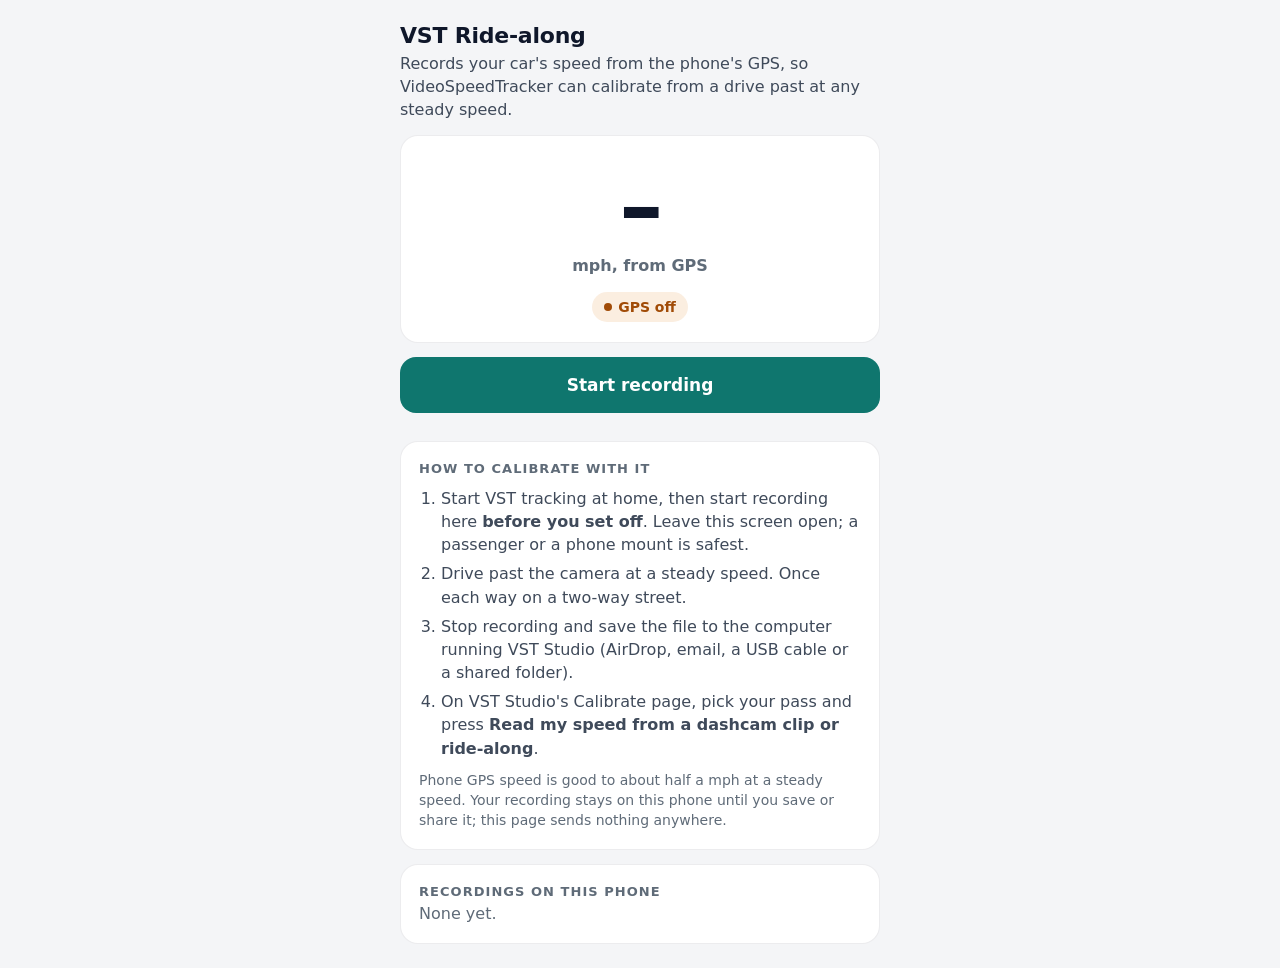
==== companion/ride/index.html @ 2ca95726 "Ride-along: calibrate from a phone's GPS, alone or with a Tesla clip VST Ride-along (companion/ride)" ====
<!doctype html>
<!--
  VST Ride-along: a phone GPS recorder for calibrating VideoSpeedTracker without cruise control or a Tesla.

  Browsers only give GPS to https pages, and VST Studio serves the companion over plain http on the home network,
  so this page is published on its own (GitHub Pages, see .github/workflows/pages.yml) and never talks to VST.
  It records the phone's position fixes (time, position, GPS speed, accuracy) while you drive past the camera,
  keeps them on the phone, and saves them as a small CSV that VST Studio reads on the Calibrate page, matching the
  pass by GPS at the camera spot or by clock exactly as it does a Tesla dashcam clip (src/Gui/DashCam.cpp).

  File format (one fix per line, times in ms since the Unix epoch; speed empty when the phone didn't report one):
    # VST ride-along recording v1
    time_ms,lat,lon,speed_mps,accuracy_m,heading_deg
  Works offline once opened (sw.js), keeps the screen awake while recording (Wake Lock), and survives a reload:
  the recording in progress is saved to localStorage every few fixes.
-->
<html lang="en">
<head>
<meta charset="utf-8">
<meta name="viewport" content="width=device-width, initial-scale=1, viewport-fit=cover">
<title>VST Ride-along</title>
<meta name="description" content="Record your car's GPS speed on your phone to calibrate VideoSpeedTracker.">
<meta name="theme-color" content="#0b0d10">
<link rel="manifest" href="manifest.webmanifest">
<link rel="icon" href="icon.svg" type="image/svg+xml">
<link rel="apple-touch-icon" href="icon-192.png">
<style>
  :root {
    color-scheme: dark;
    --bg: #0b0d10; --surface: #13161b; --surface-2: #1a1e25; --line: rgba(255, 255, 255, .08);
    --text: #eef1f5; --text-2: #b4bcc7; --muted: #7d8794;
    --accent: #5eead4; --accent-ink: #062c27; --ok: #34d399; --warn: #fbbf24; --bad: #fb7185;
    --stop-ink: #2a0710;
    --ok-soft: rgba(52, 211, 153, .14); --warn-soft: rgba(251, 191, 36, .14); --bad-soft: rgba(251, 113, 133, .16);
    --radius: 18px;
    --font: ui-sans-serif, system-ui, -apple-system, "Segoe UI", Roboto, "Helvetica Neue", Arial, sans-serif;
  }
  @media (prefers-color-scheme: light) {
    :root {
      color-scheme: light;
      --bg: #f4f5f7; --surface: #ffffff; --surface-2: #f0f2f5; --line: rgba(15, 23, 42, .08);
      --text: #0f172a; --text-2: #3f4a5a; --muted: #5f6b78;
      --accent: #0f766e; --accent-ink: #ffffff; --ok: #047857; --warn: #a14b06; --bad: #be123c;
      --stop-ink: #ffffff;
      --ok-soft: rgba(5, 150, 105, .1); --warn-soft: rgba(217, 119, 6, .12); --bad-soft: rgba(225, 29, 72, .1);
    }
  }
  * { box-sizing: border-box; }
  html, body { margin: 0; background: var(--bg); color: var(--text); }
  body { font: 16px/1.45 var(--font); -webkit-font-smoothing: antialiased; padding: max(16px, env(safe-area-inset-top)) 16px max(24px, env(safe-area-inset-bottom)); }
  main { max-width: 480px; margin: 0 auto; display: grid; gap: 14px; }
  h1 { font-size: 22px; margin: 4px 0 0; letter-spacing: -.01em; }
  h2 { font-size: 13px; letter-spacing: .08em; text-transform: uppercase; color: var(--muted); margin: 10px 0 0; }
  p { margin: 0; color: var(--text-2); text-wrap: pretty; }
  .card { background: var(--surface); border: 1px solid var(--line); border-radius: var(--radius); padding: 18px; }
  .gauge { text-align: center; padding: 26px 18px 20px; }
  .speed { font-size: 88px; font-weight: 800; line-height: 1; font-variant-numeric: tabular-nums; letter-spacing: -.03em; }
  .unit { color: var(--muted); font-weight: 600; margin-top: 4px; }
  .pill { display: inline-flex; align-items: center; gap: 6px; padding: 5px 12px; border-radius: 999px; font-size: 14px; font-weight: 600; margin-top: 14px; }
  .pill::before { content: ""; width: 8px; height: 8px; border-radius: 50%; background: currentColor; }
  .pill.ok { background: var(--ok-soft); color: var(--ok); }
  .pill.warn { background: var(--warn-soft); color: var(--warn); }
  .pill.bad { background: var(--bad-soft); color: var(--bad); }
  .stats { display: grid; grid-template-columns: repeat(3, 1fr); gap: 8px; margin-top: 18px; }
  .stats div { background: var(--surface-2); border-radius: 12px; padding: 10px 6px; }
  .stats b { display: block; font-size: 20px; font-variant-numeric: tabular-nums; }
  .stats span { font-size: 13px; color: var(--muted); }
  .btn { display: flex; align-items: center; justify-content: center; gap: 8px; width: 100%; min-height: 56px; border-radius: 16px;
    border: 1px solid var(--line); background: var(--surface-2); color: var(--text); font: 600 17px var(--font); cursor: pointer; }
  .btn:active { transform: scale(.98); }
  .btn.primary { background: var(--accent); color: var(--accent-ink); border-color: transparent; }
  .btn.stop { background: var(--bad); color: var(--stop-ink); border-color: transparent; }
  .btn.small { min-height: 44px; width: auto; padding: 0 16px; font-size: 15px; }
  .btn:disabled { opacity: .45; pointer-events: none; }
  .btn:focus-visible { outline: 3px solid var(--accent); outline-offset: 2px; }
  ol { margin: 8px 0 0; padding-left: 22px; color: var(--text-2); }
  li + li { margin-top: 6px; }
  .rec { display: flex; align-items: center; gap: 10px; padding: 12px 0; border-top: 1px solid var(--line); }
  .rec:first-child { border-top: 0; padding-top: 0; }
  .rec .what { flex: 1; min-width: 0; }
  .rec b { display: block; }
  .rec small { color: var(--muted); }
  .empty { color: var(--muted); }
  .note { font-size: 14px; color: var(--muted); }
  [hidden] { display: none !important; }
</style>
</head>
<body>
<main>
  <header>
    <h1>VST Ride-along</h1>
    <p>Records your car's speed from the phone's GPS, so VideoSpeedTracker can calibrate from a drive past at any steady speed.</p>
  </header>

  <section class="card gauge" aria-live="polite">
    <div class="speed" id="speed">–</div>
    <div class="unit">mph, from GPS</div>
    <div class="pill warn" id="fix">GPS off</div>
    <div class="stats" id="stats" hidden>
      <div><b id="dur">0:00</b><span>recording</span></div>
      <div><b id="count">0</b><span>GPS fixes</span></div>
      <div><b id="dist">0</b><span>metres</span></div>
    </div>
  </section>

  <button class="btn primary" id="record" type="button">Start recording</button>
  <p class="note" id="msg" role="status"></p>

  <section class="card">
    <h2 style="margin-top:0">How to calibrate with it</h2>
    <ol>
      <li>Start VST tracking at home, then start recording here <strong>before you set off</strong>. Leave this screen open; a passenger or a phone mount is safest.</li>
      <li>Drive past the camera at a steady speed. Once each way on a two-way street.</li>
      <li>Stop recording and save the file to the computer running VST Studio (AirDrop, email, a USB cable or a shared folder).</li>
      <li>On VST Studio's Calibrate page, pick your pass and press <strong>Read my speed from a dashcam clip or ride-along</strong>.</li>
    </ol>
    <p class="note" style="margin-top:10px">Phone GPS speed is good to about half a mph at a steady speed. Your recording stays on this phone until you save or share it; this page sends nothing anywhere.</p>
  </section>

  <section class="card">
    <h2 style="margin-top:0">Recordings on this phone</h2>
    <div id="list"></div>
  </section>
</main>
<script type="module">
const KEY_LIST = 'vst-ride-recordings';   // finished recordings: [{ name, csv, fixes, seconds }]
const KEY_LIVE = 'vst-ride-live';         // the one in progress, saved as it grows
const MPH = 2.2369362920544;
const $ = (id) => document.getElementById(id);

let watch = null, lock = null, fixes = [], started = 0, tick = null;

const load = (k, d) => { try { return JSON.parse(localStorage.getItem(k)) ?? d; } catch { return d; } };
const store = (k, v) => { try { localStorage.setItem(k, JSON.stringify(v)); } catch { /* full or private mode: the recording still works in memory */ } };

function metres(a, b) {
  const r = Math.PI / 180, x = (b.lon - a.lon) * r * Math.cos((a.lat + b.lat) / 2 * r), y = (b.lat - a.lat) * r;
  return Math.hypot(x, y) * 6371000;
}

// File name in TeslaCam's local-time style, so recordings sort and read the same way: vst-ride-2026-10-31_14-03-10.csv
function fileName(ms) {
  const d = new Date(ms), p = (n) => String(n).padStart(2, '0');
  return `vst-ride-${d.getFullYear()}-${p(d.getMonth() + 1)}-${p(d.getDate())}_${p(d.getHours())}-${p(d.getMinutes())}-${p(d.getSeconds())}.csv`;
}

function toCsv(list) {
  const rows = list.map((f) => [f.t, f.lat.toFixed(7), f.lon.toFixed(7), f.speed == null ? '' : f.speed.toFixed(2),
    f.acc == null ? '' : f.acc.toFixed(1), f.heading == null ? '' : f.heading.toFixed(0)].join(','));
  return ['# VST ride-along recording v1', 'time_ms,lat,lon,speed_mps,accuracy_m,heading_deg', ...rows].join('\n') + '\n';
}

function showFix(f) {
  const fix = $('fix');
  if (!f) { fix.className = 'pill warn'; fix.textContent = watch ? 'Waiting for GPS…' : 'GPS off'; return; }
  const acc = Math.round(f.acc ?? 99);
  fix.className = 'pill ' + (acc <= 10 ? 'ok' : acc <= 25 ? 'warn' : 'bad');
  fix.textContent = acc <= 25 ? `GPS ±${acc} m` : `Weak GPS ±${acc} m: move clear of buildings`;
  // Some phones leave out the GPS speed on a fix: fall back to the distance from the previous one.
  let v = f.speed;
  const prev = fixes.at(-2);
  if (v == null && prev && f.t > prev.t) v = metres(prev, f) / ((f.t - prev.t) / 1000);
  $('speed').textContent = v == null ? '–' : Math.round(v * MPH);
}

function showStats() {
  const s = Math.max(0, Math.round((Date.now() - started) / 1000));
  $('dur').textContent = `${Math.floor(s / 60)}:${String(s % 60).padStart(2, '0')}`;
  $('count').textContent = fixes.length;
  let m = 0;
  for (let i = 1; i < fixes.length; i++) m += metres(fixes[i - 1], fixes[i]);
  $('dist').textContent = Math.round(m);
}

async function keepAwake() {
  try { lock = await navigator.wakeLock?.request('screen'); } catch { lock = null; }
}
// The wake lock drops when the page is hidden; take it again on return while recording.
document.addEventListener('visibilitychange', () => { if (watch != null && document.visibilityState === 'visible') keepAwake(); });

function start(resume = null) {
  if (!('geolocation' in navigator)) { $('msg').textContent = "This browser can't use GPS."; return; }
  fixes = resume?.fixes ?? [];
  started = resume?.started ?? Date.now();
  watch = navigator.geolocation.watchPosition((p) => {
    const c = p.coords;
    const f = { t: p.timestamp, lat: c.latitude, lon: c.longitude, acc: c.accuracy,
      speed: c.speed != null && c.speed >= 0 ? c.speed : null, heading: c.heading != null && c.heading >= 0 ? c.heading : null };
    fixes.push(f);
    showFix(f);
    $('msg').textContent = 'Recording. Drive past the camera at a steady speed.';
    if (fixes.length % 5 === 0) store(KEY_LIVE, { started, fixes });
  }, (e) => {
    $('msg').textContent = e.code === 1 ? 'Location is blocked for this page. Allow it in the browser or phone settings, then try again.'
      : "Can't get a GPS fix yet. Keep the phone where it can see the sky.";
  }, { enableHighAccuracy: true, maximumAge: 0, timeout: 30000 });
  keepAwake();
  tick = setInterval(showStats, 1000);
  $('stats').hidden = false;
  $('record').textContent = 'Stop recording';
  $('record').className = 'btn stop';
  $('msg').textContent = 'Recording. Drive past the camera at a steady speed.';
  showFix(null);
  showStats();
}

function stop() {
  navigator.geolocation.clearWatch(watch);
  watch = null;
  clearInterval(tick);
  lock?.release?.();
  lock = null;
  localStorage.removeItem(KEY_LIVE);
  $('record').textContent = 'Start recording';
  $('record').className = 'btn primary';
  $('stats').hidden = true;
  $('speed').textContent = '–';
  showFix(null);
  if (fixes.length < 3) { $('msg').textContent = 'Nothing recorded: no GPS fixes came in.'; return; }
  const list = load(KEY_LIST, []);
  list.unshift({ name: fileName(fixes[0].t), csv: toCsv(fixes), fixes: fixes.length, seconds: Math.round((fixes.at(-1).t - fixes[0].t) / 1000) });
  store(KEY_LIST, list.slice(0, 20));
  $('msg').textContent = 'Saved on this phone. Save or share it to your VST computer below.';
  render();
}

async function save(rec) {
  const file = new File([rec.csv], rec.name, { type: 'text/csv' });
  try {
    if (navigator.canShare?.({ files: [file] })) { await navigator.share({ files: [file], title: rec.name }); return; }
  } catch (e) { if (e.name === 'AbortError') return; }
  const a = Object.assign(document.createElement('a'), { href: URL.createObjectURL(file), download: rec.name });
  document.body.append(a);
  a.click();
  a.remove();
  setTimeout(() => URL.revokeObjectURL(a.href), 10000);
}

function render() {
  const list = load(KEY_LIST, []), el = $('list');
  el.replaceChildren();
  if (!list.length) { el.innerHTML = '<p class="empty">None yet.</p>'; return; }
  list.forEach((rec, i) => {
    const row = document.createElement('div');
    row.className = 'rec';
    row.innerHTML = `<div class="what"><b></b><small>${rec.fixes} fixes · ${Math.floor(rec.seconds / 60)} min ${rec.seconds % 60} s</small></div>`;
    row.querySelector('b').textContent = rec.name.replace(/^vst-ride-|\.csv$/g, '').replace('_', ' ').replace(/-(\d\d)-(\d\d)$/, ':$1:$2');
    const saveBtn = Object.assign(document.createElement('button'), { className: 'btn small', type: 'button', textContent: 'Save' });
    saveBtn.setAttribute('aria-label', `Save or share ${rec.name}`);
    saveBtn.onclick = () => save(rec);
    const del = Object.assign(document.createElement('button'), { className: 'btn small', type: 'button', textContent: 'Delete' });
    del.setAttribute('aria-label', `Delete ${rec.name}`);
    del.onclick = () => { const l = load(KEY_LIST, []); l.splice(i, 1); store(KEY_LIST, l); render(); };
    row.append(saveBtn, del);
    el.append(row);
  });
}

$('record').onclick = () => (watch == null ? start() : stop());
render();
// A recording cut off by a reload or a closed tab carries on where it stopped.
const live = load(KEY_LIVE, null);
if (live?.fixes?.length) { start(live); $('msg').textContent = 'Carried on with the recording you started earlier.'; }
if ('serviceWorker' in navigator && location.protocol === 'https:') navigator.serviceWorker.register('sw.js').catch(() => {});
</script>
</body>
</html>
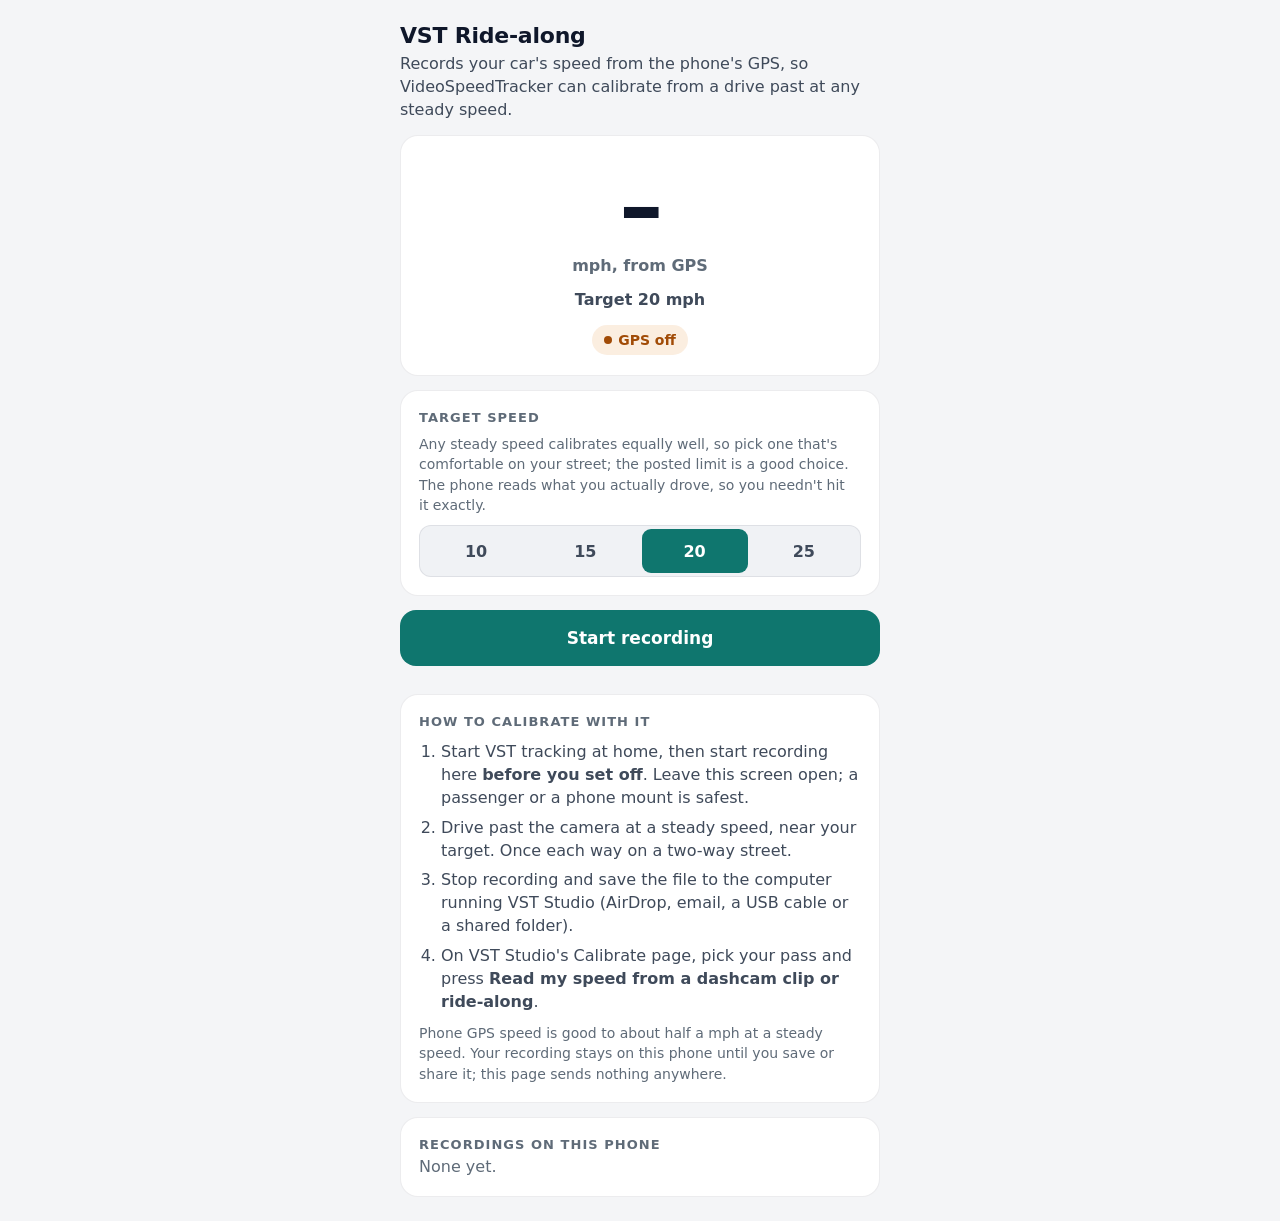
==== commit 6fdb2252: "Let the drive-by calibration aim at any speed, and list slow passes The Calibrate step suggested 25 " ====
--- a/companion/ride/index.html
+++ b/companion/ride/index.html
@@ -82,6 +82,11 @@
   .rec small { color: var(--muted); }
   .empty { color: var(--muted); }
   .note { font-size: 14px; color: var(--muted); }
+  .seg { display: flex; padding: 3px; gap: 3px; border-radius: 12px; background: var(--surface-2); border: 1px solid var(--line); margin-top: 10px; }
+  .seg button { flex: 1; min-height: 44px; border: 0; border-radius: 9px; background: none; color: var(--text-2); font: 600 16px var(--font); cursor: pointer; }
+  .seg button[aria-pressed="true"] { background: var(--accent); color: var(--accent-ink); }
+  .seg button:focus-visible { outline: 3px solid var(--accent); outline-offset: 1px; }
+  .target { color: var(--text-2); font-weight: 600; margin-top: 10px; }
   [hidden] { display: none !important; }
 </style>
 </head>
@@ -95,6 +100,7 @@
   <section class="card gauge" aria-live="polite">
     <div class="speed" id="speed">–</div>
     <div class="unit">mph, from GPS</div>
+    <div class="target" id="target"></div>
     <div class="pill warn" id="fix">GPS off</div>
     <div class="stats" id="stats" hidden>
       <div><b id="dur">0:00</b><span>recording</span></div>
@@ -103,6 +109,12 @@
     </div>
   </section>
 
+  <section class="card">
+    <h2 style="margin-top:0">Target speed</h2>
+    <p class="note" style="margin-top:6px">Any steady speed calibrates equally well, so pick one that's comfortable on your street; the posted limit is a good choice. The phone reads what you actually drove, so you needn't hit it exactly.</p>
+    <div class="seg" id="targets" role="group" aria-label="Target speed in mph"></div>
+  </section>
+
   <button class="btn primary" id="record" type="button">Start recording</button>
   <p class="note" id="msg" role="status"></p>
 
@@ -110,7 +122,7 @@
     <h2 style="margin-top:0">How to calibrate with it</h2>
     <ol>
       <li>Start VST tracking at home, then start recording here <strong>before you set off</strong>. Leave this screen open; a passenger or a phone mount is safest.</li>
-      <li>Drive past the camera at a steady speed. Once each way on a two-way street.</li>
+      <li>Drive past the camera at a steady speed, near your target. Once each way on a two-way street.</li>
       <li>Stop recording and save the file to the computer running VST Studio (AirDrop, email, a USB cable or a shared folder).</li>
       <li>On VST Studio's Calibrate page, pick your pass and press <strong>Read my speed from a dashcam clip or ride-along</strong>.</li>
     </ol>
@@ -125,8 +137,37 @@
 <script type="module">
 const KEY_LIST = 'vst-ride-recordings';   // finished recordings: [{ name, csv, fixes, seconds }]
 const KEY_LIVE = 'vst-ride-live';         // the one in progress, saved as it grows
+const KEY_TARGET = 'vst-ride-target';    // the target speed picked last time (mph)
 const MPH = 2.2369362920544;
 const $ = (id) => document.getElementById(id);
+
+// The drive's target speed: only guidance, since the recording keeps the real GPS speed and VST Studio calibrates
+// from that.  The same chips as VST Studio and the companion (10, 15, 20, 25); a link from the companion's Calibrate
+// step passes its target as ?target=, otherwise the last pick on this phone, else 20 (a typical residential limit).
+const PRESETS = [10, 15, 20, 25];
+const fromLink = Number(new URLSearchParams(location.search).get('target'));
+let target = fromLink >= 5 && fromLink <= 80 ? Math.round(fromLink) : Number(localStorage.getItem(KEY_TARGET)) || 20;
+const presets = PRESETS.includes(target) ? PRESETS : [...PRESETS, target].sort((a, b) => a - b);
+
+function paintTargets() {
+  $('targets').replaceChildren(...presets.map((m) => {
+    const b = Object.assign(document.createElement('button'), { type: 'button', textContent: String(m) });
+    b.setAttribute('aria-pressed', m === target);
+    b.onclick = () => { target = m; try { localStorage.setItem(KEY_TARGET, String(m)); } catch { /* private mode */ } paintTargets(); };
+    return b;
+  }));
+  $('target').textContent = `Target ${target} mph`;
+}
+
+// Live, against the target: within 2 mph (VST's verified band) reads as on target.  Colour and words both, so it
+// works at a glance from a phone mount and without colour.
+function paintPace(mph) {
+  const el = $('target');
+  if (mph == null || watch == null) { el.textContent = `Target ${target} mph`; el.style.color = ''; return; }
+  const off = mph - target;
+  el.textContent = Math.abs(off) <= 2 ? `On target (${target} mph)` : off > 0 ? `Ease off: target ${target} mph` : `A little faster: target ${target} mph`;
+  el.style.color = Math.abs(off) <= 2 ? 'var(--ok)' : 'var(--warn)';
+}
 
 let watch = null, lock = null, fixes = [], started = 0, tick = null;
 
@@ -161,6 +202,7 @@
   const prev = fixes.at(-2);
   if (v == null && prev && f.t > prev.t) v = metres(prev, f) / ((f.t - prev.t) / 1000);
   $('speed').textContent = v == null ? '–' : Math.round(v * MPH);
+  paintPace(v == null ? null : v * MPH);
 }
 
 function showStats() {
@@ -216,6 +258,7 @@
   $('stats').hidden = true;
   $('speed').textContent = '–';
   showFix(null);
+  paintPace(null);
   if (fixes.length < 3) { $('msg').textContent = 'Nothing recorded: no GPS fixes came in.'; return; }
   const list = load(KEY_LIST, []);
   list.unshift({ name: fileName(fixes[0].t), csv: toCsv(fixes), fixes: fixes.length, seconds: Math.round((fixes.at(-1).t - fixes[0].t) / 1000) });
@@ -257,6 +300,7 @@
 }
 
 $('record').onclick = () => (watch == null ? start() : stop());
+paintTargets();
 render();
 // A recording cut off by a reload or a closed tab carries on where it stopped.
 const live = load(KEY_LIVE, null);
